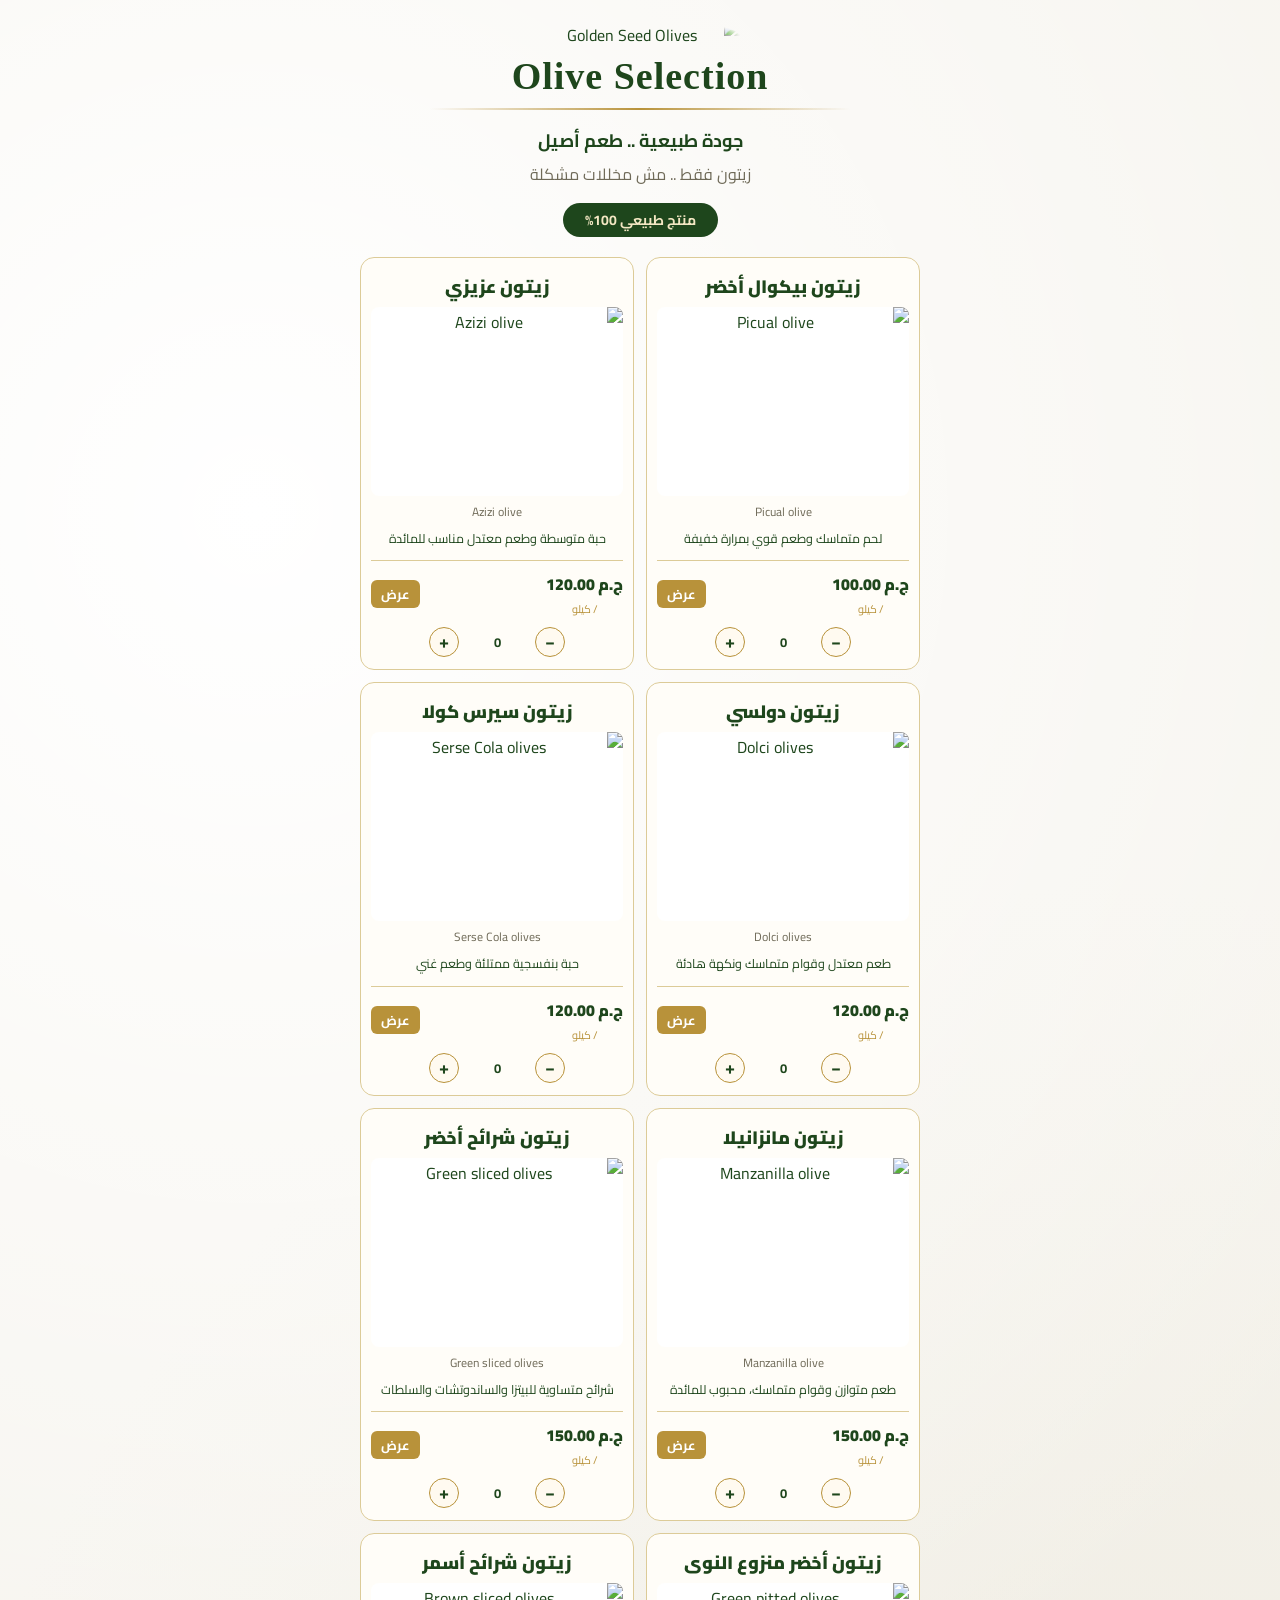
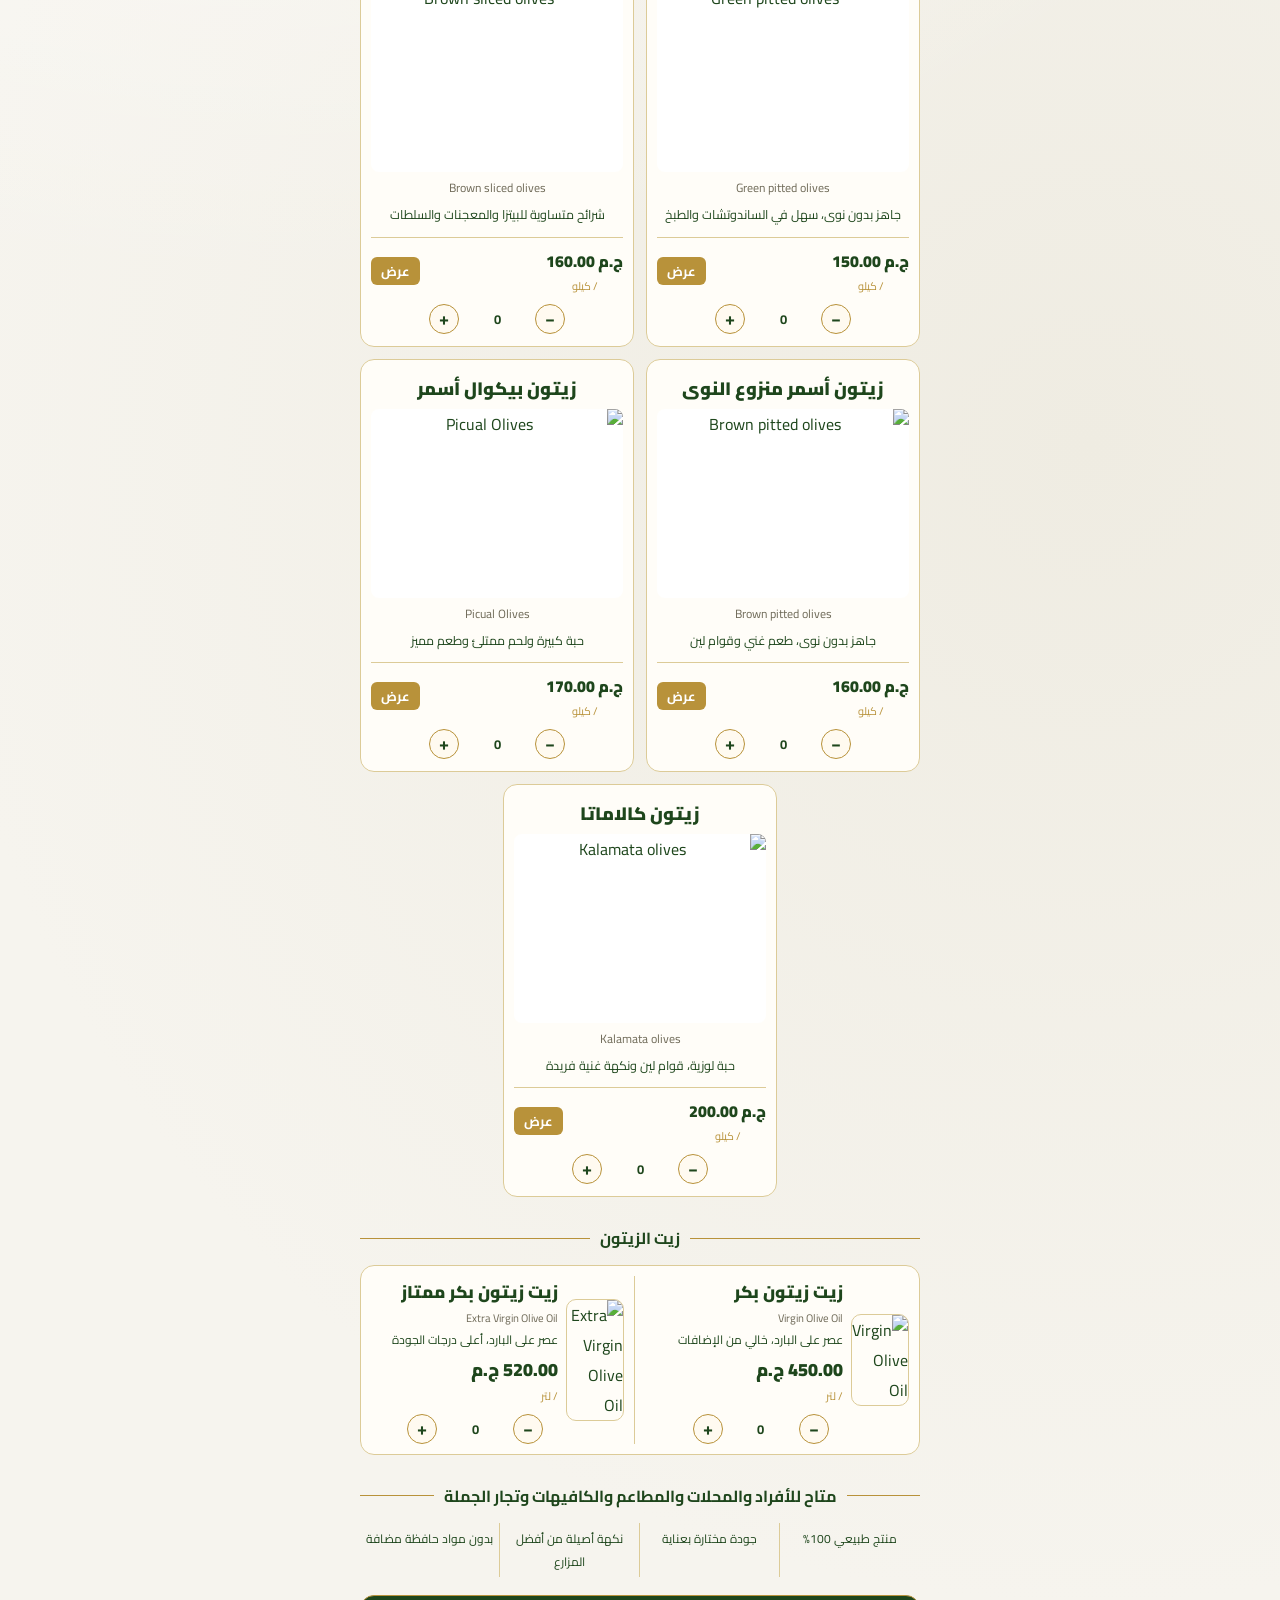
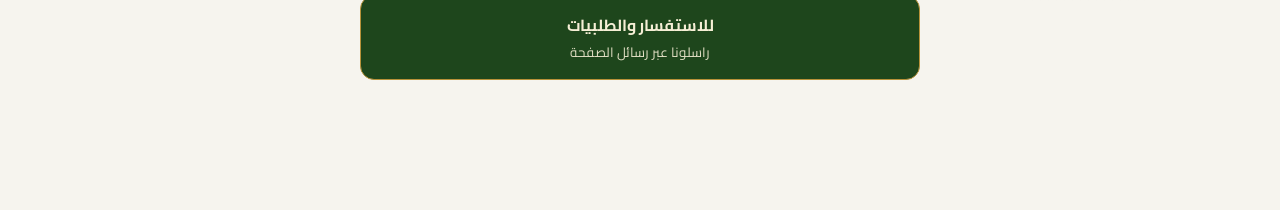
==== index.html @ 50d0b587 "Add files via upload" ====
<!DOCTYPE html><html lang="ar" dir="rtl"><head><meta charset="utf-8"><meta name="viewport" content="width=device-width, initial-scale=1, viewport-fit=cover"><meta name="color-scheme" content="light"><title>Olive Selection - Golden Seed</title>
<meta name="description" content="منيو Golden Seed: زيتون وزيت زيتون طبيعي، اطلب بالكمية التي تناسبك عبر واتساب">
<link rel="icon" href="data:image/svg+xml,%3Csvg xmlns=%27http://www.w3.org/2000/svg%27 viewBox=%270 0 100 100%27%3E%3Ctext y=%27.9em%27 font-size=%2790%27%3E🫒%3C/text%3E%3C/svg%3E">
<link href="https://fonts.googleapis.com/css2?family=Cairo:wght@400;700;900&display=swap" rel="stylesheet"><link rel="stylesheet" href="style.css"></head><body>
<img class="deco tl" src="images/ui-1.jpg" alt=""><img class="deco tr" src="images/ui-2.jpg" alt=""><img class="deco bl" src="images/ui-3.jpg" alt=""><img class="deco br" src="images/ui-3.jpg" alt="">
<div class="wrap">
<img class="logo" src="images/ui-4.jpg" alt="Golden Seed Olives">
<h1>Olive Selection</h1><div class="rule"></div>
<p class="lead">جودة طبيعية .. طعم أصيل</p><p class="lead2">زيتون فقط .. مش مخللات مشكلة</p>
<span class="badge">منتج طبيعي 100%</span>
<div id="app"></div>
<p class="avail">متاح للأفراد والمحلات والمطاعم والكافيهات وتجار الجملة</p>
<div class="feats"><div>منتج طبيعي 100%</div><div>جودة مختارة بعناية</div><div>نكهة أصيلة من أفضل المزارع</div><div>بدون مواد حافظة مضافة</div></div>
<div class="cta">للاستفسار والطلبيات<small>راسلونا عبر رسائل الصفحة</small></div>
</div>
<script src="data.js"></script>
<script src="app.js"></script>
</body></html>
---- style.css ----
:root{color-scheme:light;--bg:#f6f4ee;--ink:#1e461c;--gold:#b8923a;--line:#dccb98;--card:#fffdf8;--muted:#6f6a58;box-sizing:border-box;padding-top:env(safe-area-inset-top,0px);padding-bottom:env(safe-area-inset-bottom,0px)}
*{box-sizing:border-box}
body{margin:0;position:relative;overflow-x:hidden;background:radial-gradient(circle at 20% 15%,#fff 0,transparent 45%),radial-gradient(circle at 85% 60%,#efece2 0,transparent 50%),var(--bg);color:var(--ink);font-family:'Cairo',Tahoma,sans-serif;text-align:center;padding:20px 16px 130px}
.deco{position:absolute;pointer-events:none;mix-blend-mode:multiply;z-index:0;height:auto}
.tl{top:0;left:0;width:28vw;max-width:190px}.tr{top:0;right:0;width:28vw;max-width:200px}
.bl{bottom:0;left:0;width:20vw;max-width:150px}.br{bottom:0;right:0;width:20vw;max-width:110px;transform:scaleX(-1)}
.tl{-webkit-mask-image:radial-gradient(ellipse at 0 0,#000 36%,transparent 69%);mask-image:radial-gradient(ellipse at 0 0,#000 36%,transparent 69%)}
.tr{-webkit-mask-image:radial-gradient(ellipse at 100% 0,#000 36%,transparent 69%);mask-image:radial-gradient(ellipse at 100% 0,#000 36%,transparent 69%)}
.bl,.br{-webkit-mask-image:radial-gradient(ellipse at 0 100%,#000 36%,transparent 69%);mask-image:radial-gradient(ellipse at 0 100%,#000 36%,transparent 69%)}
.wrap{position:relative;z-index:1;max-width:560px;margin:auto}
.logo{width:200px;max-width:60%;mix-blend-mode:multiply;display:block;margin:0 auto;-webkit-mask-image:radial-gradient(ellipse closest-side,#000 80%,transparent 100%);mask-image:radial-gradient(ellipse closest-side,#000 80%,transparent 100%)}
h1{font-family:Georgia,serif;font-size:38px;font-weight:700;letter-spacing:1px;direction:ltr;margin:4px 0 0}
.rule{height:2px;background:linear-gradient(90deg,transparent,var(--gold),transparent);margin:10px auto 14px;width:75%}
.lead{font-weight:700;font-size:18px;margin:0}.lead2{color:var(--muted);margin:2px 0 14px}
.badge{display:inline-block;background:var(--ink);color:#f3e7c3;padding:4px 22px;border-radius:20px;font-weight:700;font-size:14px;margin-bottom:20px}
.grid{display:grid;grid-template-columns:1fr 1fr;gap:12px}
.card{display:flex;flex-direction:column;background:var(--card);border:1px solid var(--line);border-radius:14px;padding:10px 10px 12px}
.card:last-child:nth-child(odd){grid-column:1/-1;width:calc(50% - 6px);justify-self:center}
h2{font-size:18px;margin:2px 0 4px;font-weight:900;color:var(--ink)}
.card img{width:100%;aspect-ratio:4/3;object-fit:contain;display:block;background:#fff;border-radius:8px}
.en{font-size:12px;color:var(--muted);direction:ltr;margin-top:4px}
.desc{font-size:12.5px;line-height:1.55;margin:6px 0 4px;color:var(--ink)}
.price{margin-top:auto;display:flex;justify-content:space-between;align-items:center;margin-top:8px;direction:ltr;border-top:1px solid var(--line);padding-top:8px}
.price b{color:var(--ink);font-size:16px;font-weight:900}
.price b::after{content:"/ كيلو";display:block;font-size:11px;font-weight:400;color:var(--gold);direction:rtl;text-align:center}
.tag{background:var(--gold);color:#fff;border-radius:6px;padding:2px 10px;font-size:13px;font-weight:700}
.avail{margin:26px 0 12px;font-weight:700;display:flex;align-items:center;gap:10px}
.avail::before,.avail::after{content:"";flex:1;height:1px;background:var(--gold)}
.feats{display:grid;grid-template-columns:repeat(4,1fr);font-size:12px;margin-bottom:18px}
.feats div{padding:4px 6px;border-inline-start:1px solid var(--line)}.feats div:first-child{border:0}
.oil-box{display:grid;grid-template-columns:1fr 1fr;gap:10px;background:var(--card);border:1px solid var(--line);border-radius:14px;padding:10px}
.oil{display:flex;align-items:center;gap:8px;text-align:right}.oil+.oil{border-inline-start:1px solid var(--line);padding-inline-start:10px}
.oil .bt{width:58px;height:auto;flex:none;border-radius:10px;border:1px solid var(--line)}.oil b small{display:block;font-size:11px;font-weight:400;color:var(--gold)}.nb{display:inline-block;border:1px solid var(--gold);color:var(--gold);border-radius:20px;padding:0 12px;font-size:13px;font-weight:700;margin:4px 0 2px;background:#fffaf0}.oil h3{margin:0;font-size:17px;font-weight:900}.oil .en{margin:0;font-size:11px;text-align:right}
.oil p{margin:3px 0 0;font-size:12px;line-height:1.45}.oil b{display:block;margin-top:4px;font-size:18px;font-weight:900}
.cta{background:var(--ink);color:#f6efd6;border-radius:14px;padding:14px;font-weight:700;border:1px solid var(--gold)}.cta small{display:block;font-weight:400;opacity:.9}

.price b::after{content:none}.price b small{display:block;font-size:11px;font-weight:400;color:var(--gold);direction:rtl;text-align:center}
.noimg{aspect-ratio:4/3;display:flex;align-items:center;justify-content:center;background:#f3efe3;color:var(--muted);border-radius:8px;font-size:13px}
.bar{display:flex;flex-wrap:wrap;gap:8px;justify-content:center;margin:0 0 14px}
button{font-family:inherit;cursor:pointer;border:1px solid var(--gold);background:#fffaf0;color:var(--ink);border-radius:8px;padding:6px 12px;font-size:13px;font-weight:700}
button.pri{background:var(--ink);color:#f6efd6}button:disabled{opacity:.45;cursor:default}
.ctl{display:flex;gap:6px;justify-content:center;margin-top:8px}.ctl button{padding:3px 10px;font-size:12px}.ctl .dl{background:#fbe9e7;border-color:#c0392b;color:#a93226}
.msg{color:#a93226;font-weight:700}
.modal{position:fixed;inset:0;background:rgba(0,0,0,.45);display:flex;align-items:center;justify-content:center;z-index:50;padding:16px}
.form{background:#fff;border-radius:14px;padding:16px;max-width:420px;width:100%;max-height:90vh;overflow:auto;text-align:right}
.form label{display:block;font-size:13px;font-weight:700;margin:8px 0 3px}.form input[type=text],.form input[type=number]{width:100%;padding:8px;border:1px solid var(--line);border-radius:8px;font-family:inherit;font-size:14px}
.form .row{display:flex;gap:8px}.form .row>div{flex:1}.form img{max-width:120px;display:block;margin:6px 0;border-radius:8px}.form .acts{display:flex;gap:8px;margin-top:14px;justify-content:flex-start}
.qty{display:flex;align-items:center;justify-content:center;gap:8px;margin-top:8px}.qty button{width:30px;height:30px;padding:0;font-size:18px;border-radius:50%;line-height:1}.qty span{min-width:78px;text-align:center;font-size:13px;font-weight:700}
.ob{position:fixed;left:0;right:0;bottom:0;z-index:40;background:var(--ink);color:#f6efd6;padding:10px 16px calc(10px + env(safe-area-inset-bottom,0px));display:flex;align-items:center;justify-content:space-between;gap:10px}
.ob a{background:#25d366;color:#fff;text-decoration:none;font-weight:700;padding:9px 14px;border-radius:10px;font-size:14px}
.grid{grid-template-columns:minmax(0,1fr) minmax(0,1fr)}.qty{gap:6px}.qty span{min-width:64px}
@media(max-width:520px){.oil-box{grid-template-columns:1fr}.oil+.oil{border-inline-start:0;border-top:1px solid var(--line);padding:10px 0 0}}
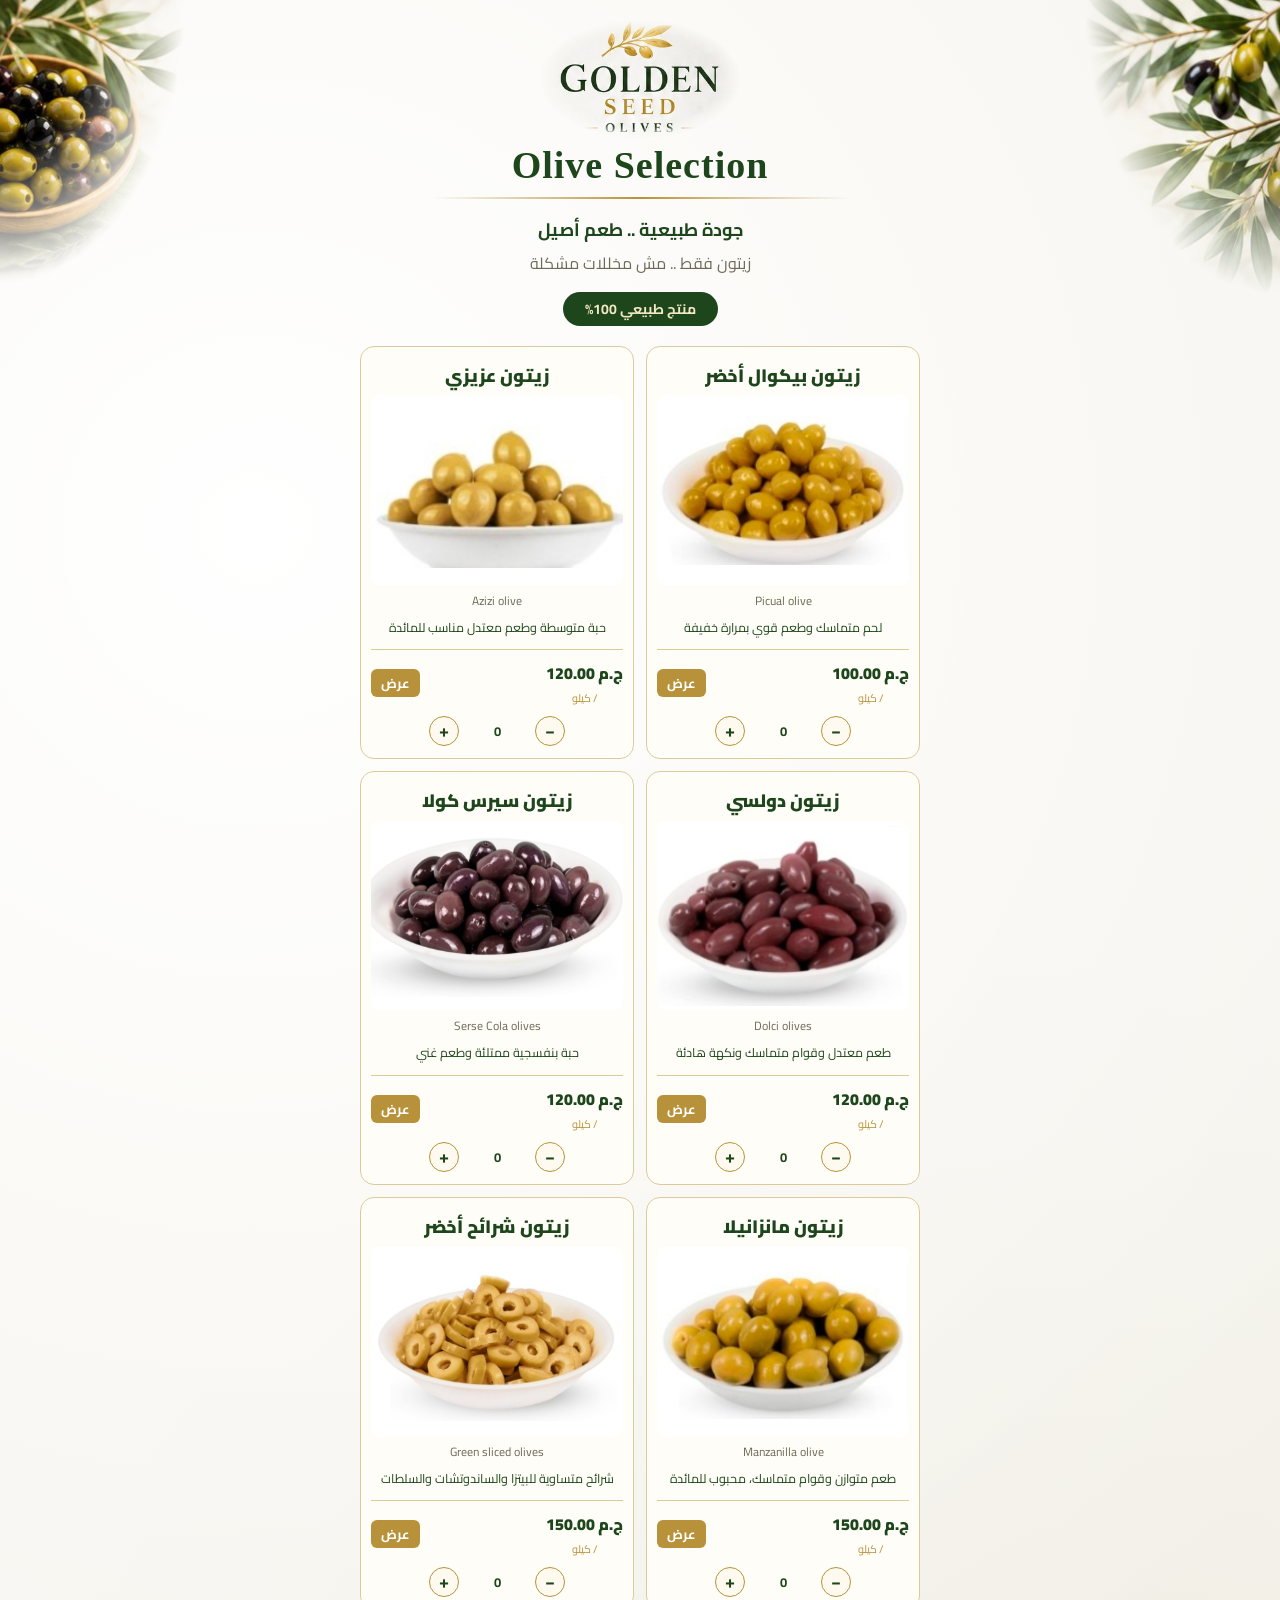
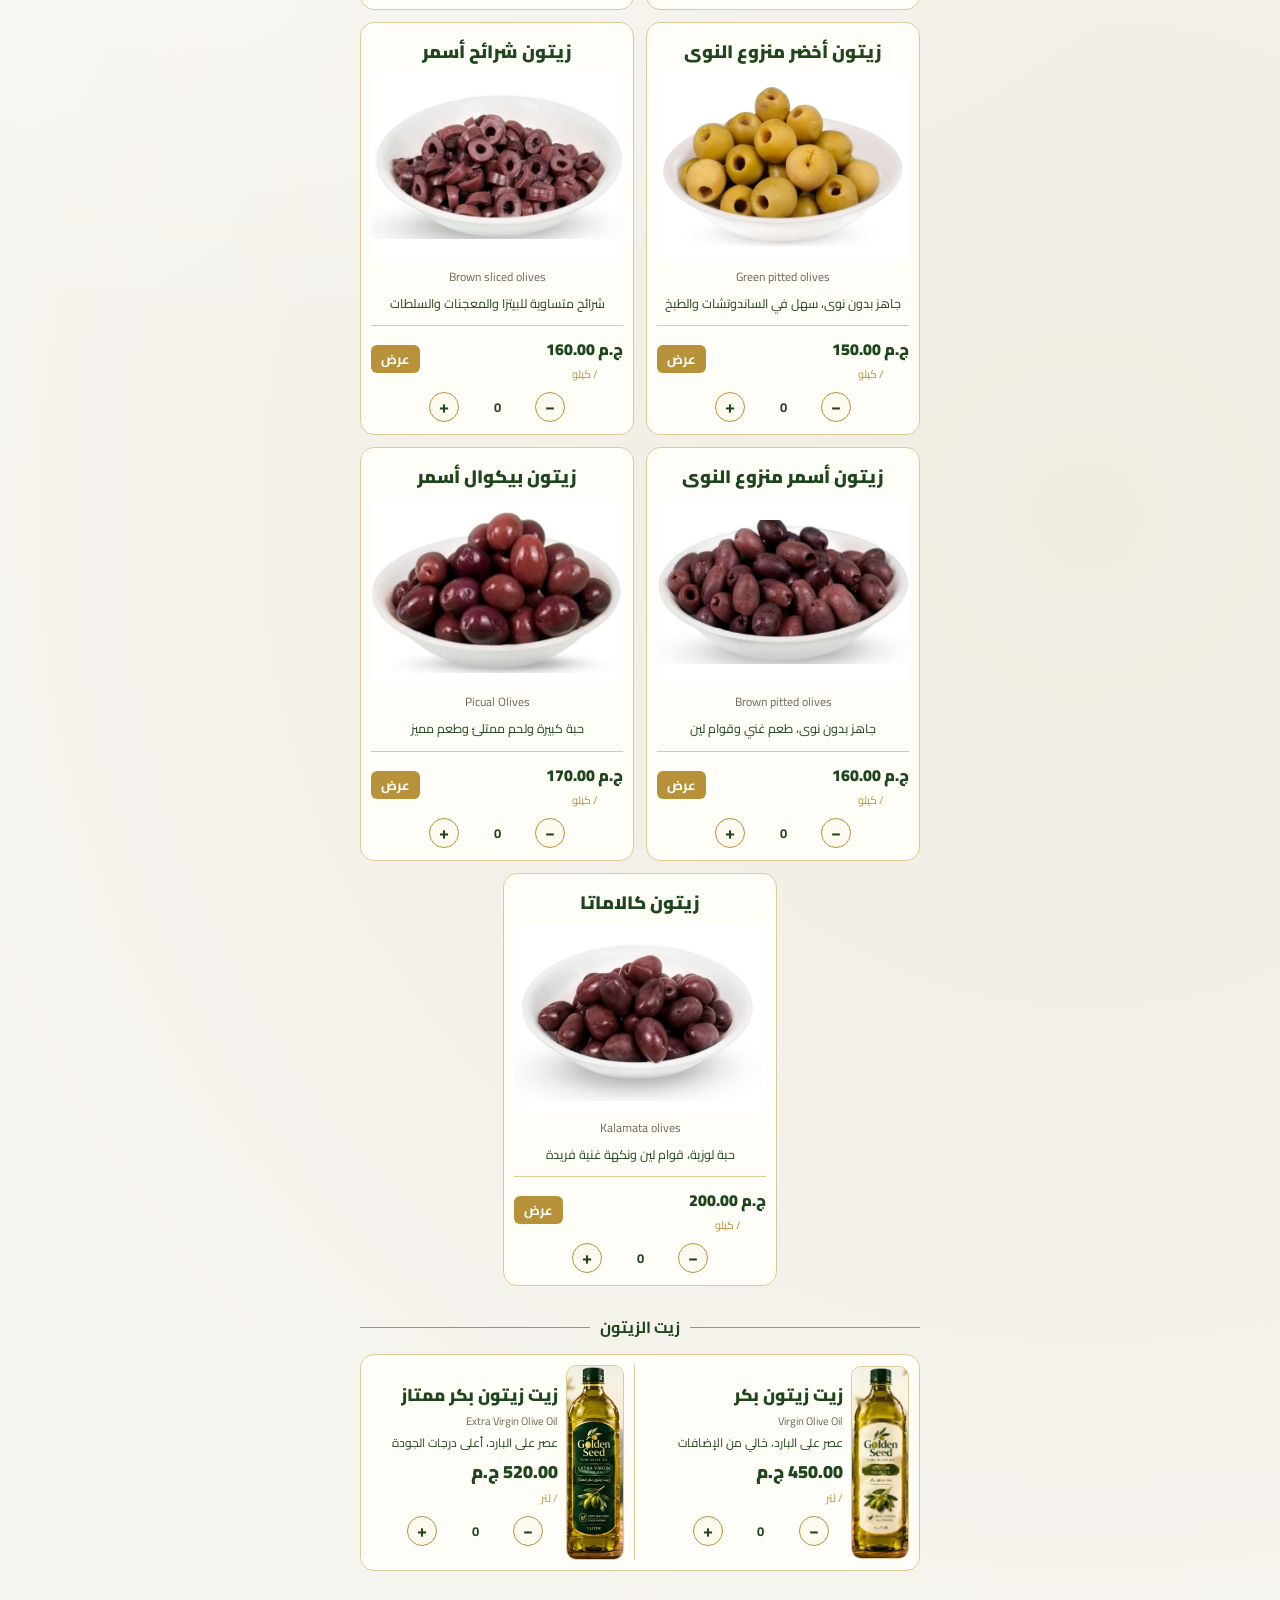
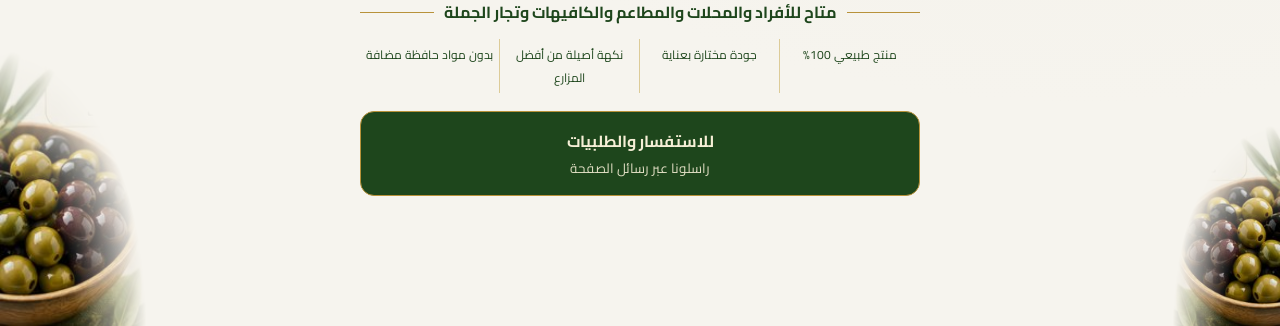
==== commit c281c4c0: "Add files via upload" ====
--- a/index.html
+++ b/index.html
@@ -1,10 +1,65 @@
 <!DOCTYPE html><html lang="ar" dir="rtl"><head><meta charset="utf-8"><meta name="viewport" content="width=device-width, initial-scale=1, viewport-fit=cover"><meta name="color-scheme" content="light"><title>Olive Selection - Golden Seed</title>
 <meta name="description" content="منيو Golden Seed: زيتون وزيت زيتون طبيعي، اطلب بالكمية التي تناسبك عبر واتساب">
 <link rel="icon" href="data:image/svg+xml,%3Csvg xmlns=%27http://www.w3.org/2000/svg%27 viewBox=%270 0 100 100%27%3E%3Ctext y=%27.9em%27 font-size=%2790%27%3E🫒%3C/text%3E%3C/svg%3E">
-<link href="https://fonts.googleapis.com/css2?family=Cairo:wght@400;700;900&display=swap" rel="stylesheet"><link rel="stylesheet" href="style.css"></head><body>
-<img class="deco tl" src="images/ui-1.jpg" alt=""><img class="deco tr" src="images/ui-2.jpg" alt=""><img class="deco bl" src="images/ui-3.jpg" alt=""><img class="deco br" src="images/ui-3.jpg" alt="">
+<link href="https://fonts.googleapis.com/css2?family=Cairo:wght@400;700;900&display=swap" rel="stylesheet"><style>
+:root{color-scheme:light;--bg:#f6f4ee;--ink:#1e461c;--gold:#b8923a;--line:#dccb98;--card:#fffdf8;--muted:#6f6a58;box-sizing:border-box;padding-top:env(safe-area-inset-top,0px);padding-bottom:env(safe-area-inset-bottom,0px)}
+*{box-sizing:border-box}
+body{margin:0;position:relative;overflow-x:hidden;background:radial-gradient(circle at 20% 15%,#fff 0,transparent 45%),radial-gradient(circle at 85% 60%,#efece2 0,transparent 50%),var(--bg);color:var(--ink);font-family:'Cairo',Tahoma,sans-serif;text-align:center;padding:20px 16px 130px}
+.deco{position:absolute;pointer-events:none;mix-blend-mode:multiply;z-index:0;height:auto}
+.tl{top:0;left:0;width:28vw;max-width:190px}.tr{top:0;right:0;width:28vw;max-width:200px}
+.bl{bottom:0;left:0;width:20vw;max-width:150px}.br{bottom:0;right:0;width:20vw;max-width:110px;transform:scaleX(-1)}
+.tl{-webkit-mask-image:radial-gradient(ellipse at 0 0,#000 36%,transparent 69%);mask-image:radial-gradient(ellipse at 0 0,#000 36%,transparent 69%)}
+.tr{-webkit-mask-image:radial-gradient(ellipse at 100% 0,#000 36%,transparent 69%);mask-image:radial-gradient(ellipse at 100% 0,#000 36%,transparent 69%)}
+.bl,.br{-webkit-mask-image:radial-gradient(ellipse at 0 100%,#000 36%,transparent 69%);mask-image:radial-gradient(ellipse at 0 100%,#000 36%,transparent 69%)}
+.wrap{position:relative;z-index:1;max-width:560px;margin:auto}
+.logo{width:200px;max-width:60%;mix-blend-mode:multiply;display:block;margin:0 auto;-webkit-mask-image:radial-gradient(ellipse closest-side,#000 80%,transparent 100%);mask-image:radial-gradient(ellipse closest-side,#000 80%,transparent 100%)}
+h1{font-family:Georgia,serif;font-size:38px;font-weight:700;letter-spacing:1px;direction:ltr;margin:4px 0 0}
+.rule{height:2px;background:linear-gradient(90deg,transparent,var(--gold),transparent);margin:10px auto 14px;width:75%}
+.lead{font-weight:700;font-size:18px;margin:0}.lead2{color:var(--muted);margin:2px 0 14px}
+.badge{display:inline-block;background:var(--ink);color:#f3e7c3;padding:4px 22px;border-radius:20px;font-weight:700;font-size:14px;margin-bottom:20px}
+.grid{display:grid;grid-template-columns:1fr 1fr;gap:12px}
+.card{display:flex;flex-direction:column;background:var(--card);border:1px solid var(--line);border-radius:14px;padding:10px 10px 12px}
+.card:last-child:nth-child(odd){grid-column:1/-1;width:calc(50% - 6px);justify-self:center}
+h2{font-size:18px;margin:2px 0 4px;font-weight:900;color:var(--ink)}
+.card img{width:100%;aspect-ratio:4/3;object-fit:contain;display:block;background:#fff;border-radius:8px}
+.en{font-size:12px;color:var(--muted);direction:ltr;margin-top:4px}
+.desc{font-size:12.5px;line-height:1.55;margin:6px 0 4px;color:var(--ink)}
+.price{margin-top:auto;display:flex;justify-content:space-between;align-items:center;margin-top:8px;direction:ltr;border-top:1px solid var(--line);padding-top:8px}
+.price b{color:var(--ink);font-size:16px;font-weight:900}
+.price b::after{content:"/ كيلو";display:block;font-size:11px;font-weight:400;color:var(--gold);direction:rtl;text-align:center}
+.tag{background:var(--gold);color:#fff;border-radius:6px;padding:2px 10px;font-size:13px;font-weight:700}
+.avail{margin:26px 0 12px;font-weight:700;display:flex;align-items:center;gap:10px}
+.avail::before,.avail::after{content:"";flex:1;height:1px;background:var(--gold)}
+.feats{display:grid;grid-template-columns:repeat(4,1fr);font-size:12px;margin-bottom:18px}
+.feats div{padding:4px 6px;border-inline-start:1px solid var(--line)}.feats div:first-child{border:0}
+.oil-box{display:grid;grid-template-columns:1fr 1fr;gap:10px;background:var(--card);border:1px solid var(--line);border-radius:14px;padding:10px}
+.oil{display:flex;align-items:center;gap:8px;text-align:right}.oil+.oil{border-inline-start:1px solid var(--line);padding-inline-start:10px}
+.oil .bt{width:58px;height:auto;flex:none;border-radius:10px;border:1px solid var(--line)}.oil b small{display:block;font-size:11px;font-weight:400;color:var(--gold)}.nb{display:inline-block;border:1px solid var(--gold);color:var(--gold);border-radius:20px;padding:0 12px;font-size:13px;font-weight:700;margin:4px 0 2px;background:#fffaf0}.oil h3{margin:0;font-size:17px;font-weight:900}.oil .en{margin:0;font-size:11px;text-align:right}
+.oil p{margin:3px 0 0;font-size:12px;line-height:1.45}.oil b{display:block;margin-top:4px;font-size:18px;font-weight:900}
+.cta{background:var(--ink);color:#f6efd6;border-radius:14px;padding:14px;font-weight:700;border:1px solid var(--gold)}.cta small{display:block;font-weight:400;opacity:.9}
+
+.price b::after{content:none}.price b small{display:block;font-size:11px;font-weight:400;color:var(--gold);direction:rtl;text-align:center}
+.noimg{aspect-ratio:4/3;display:flex;align-items:center;justify-content:center;background:#f3efe3;color:var(--muted);border-radius:8px;font-size:13px}
+.bar{display:flex;flex-wrap:wrap;gap:8px;justify-content:center;margin:0 0 14px}
+button{font-family:inherit;cursor:pointer;border:1px solid var(--gold);background:#fffaf0;color:var(--ink);border-radius:8px;padding:6px 12px;font-size:13px;font-weight:700}
+button.pri{background:var(--ink);color:#f6efd6}button:disabled{opacity:.45;cursor:default}
+.ctl{display:flex;gap:6px;justify-content:center;margin-top:8px}.ctl button{padding:3px 10px;font-size:12px}.ctl .dl{background:#fbe9e7;border-color:#c0392b;color:#a93226}
+.msg{color:#a93226;font-weight:700}
+.modal{position:fixed;inset:0;background:rgba(0,0,0,.45);display:flex;align-items:center;justify-content:center;z-index:50;padding:16px}
+.form{background:#fff;border-radius:14px;padding:16px;max-width:420px;width:100%;max-height:90vh;overflow:auto;text-align:right}
+.form label{display:block;font-size:13px;font-weight:700;margin:8px 0 3px}.form input[type=text],.form input[type=number]{width:100%;padding:8px;border:1px solid var(--line);border-radius:8px;font-family:inherit;font-size:14px}
+.form .row{display:flex;gap:8px}.form .row>div{flex:1}.form img{max-width:120px;display:block;margin:6px 0;border-radius:8px}.form .acts{display:flex;gap:8px;margin-top:14px;justify-content:flex-start}
+.qty{display:flex;align-items:center;justify-content:center;gap:8px;margin-top:8px}.qty button{width:30px;height:30px;padding:0;font-size:18px;border-radius:50%;line-height:1}.qty span{min-width:78px;text-align:center;font-size:13px;font-weight:700}
+.ob{position:fixed;left:0;right:0;bottom:0;z-index:40;background:var(--ink);color:#f6efd6;padding:10px 16px calc(10px + env(safe-area-inset-bottom,0px));display:flex;align-items:center;justify-content:space-between;gap:10px}
+.ob a{background:#25d366;color:#fff;text-decoration:none;font-weight:700;padding:9px 14px;border-radius:10px;font-size:14px}
+.grid{grid-template-columns:minmax(0,1fr) minmax(0,1fr)}.qty{gap:6px}.qty span{min-width:64px}
+@media(max-width:520px){.oil-box{grid-template-columns:1fr}.oil+.oil{border-inline-start:0;border-top:1px solid var(--line);padding:10px 0 0}}
+
+.ob .go{background:#25d366;color:#fff;border:0;font-weight:700;padding:9px 14px;border-radius:10px;font-size:14px}.form .go{background:#25d366;color:#fff;border:0}.form textarea,.form input[type=tel]{width:100%;padding:8px;border:1px solid var(--line);border-radius:8px;font-family:inherit;font-size:14px}.form .sum{font-size:13px;background:#faf7ee;border-radius:8px;padding:8px;margin:8px 0;line-height:1.7}
+</style></head><body>
+<img class="deco tl" src="[data-uri]" alt=""><img class="deco tr" src="[data-uri]" alt=""><img class="deco bl" src="[data-uri]" alt=""><img class="deco br" src="[data-uri]" alt="">
 <div class="wrap">
-<img class="logo" src="images/ui-4.jpg" alt="Golden Seed Olives">
+<img class="logo" src="[data-uri]" alt="Golden Seed Olives">
 <h1>Olive Selection</h1><div class="rule"></div>
 <p class="lead">جودة طبيعية .. طعم أصيل</p><p class="lead2">زيتون فقط .. مش مخللات مشكلة</p>
 <span class="badge">منتج طبيعي 100%</span>
@@ -13,6 +68,187 @@
 <div class="feats"><div>منتج طبيعي 100%</div><div>جودة مختارة بعناية</div><div>نكهة أصيلة من أفضل المزارع</div><div>بدون مواد حافظة مضافة</div></div>
 <div class="cta">للاستفسار والطلبيات<small>راسلونا عبر رسائل الصفحة</small></div>
 </div>
-<script src="data.js"></script>
-<script src="app.js"></script>
+<script>// بيانات المنتجات: عدّل الأسعار والأسماء من هنا فقط
+const SITE = {
+ "phone": "201009889629",
+ "items": [
+  {
+   "id": 1,
+   "sec": "olive",
+   "ar": "زيتون بيكوال أخضر",
+   "en": "Picual olive",
+   "desc": "لحم متماسك وطعم قوي بمرارة خفيفة",
+   "price": 100.0,
+   "unit": "كيلو",
+   "tag": true,
+   "img": "[data-uri]"
+  },
+  {
+   "id": 2,
+   "sec": "olive",
+   "ar": "زيتون عزيزي",
+   "en": "Azizi olive",
+   "desc": "حبة متوسطة وطعم معتدل مناسب للمائدة",
+   "price": 120.0,
+   "unit": "كيلو",
+   "tag": true,
+   "img": "[data-uri]"
+  },
+  {
+   "id": 3,
+   "sec": "olive",
+   "ar": "زيتون دولسي",
+   "en": "Dolci olives",
+   "desc": "طعم معتدل وقوام متماسك ونكهة هادئة",
+   "price": 120.0,
+   "unit": "كيلو",
+   "tag": true,
+   "img": "[data-uri]"
+  },
+  {
+   "id": 4,
+   "sec": "olive",
+   "ar": "زيتون سيرس كولا",
+   "en": "Serse Cola olives",
+   "desc": "حبة بنفسجية ممتلئة وطعم غني",
+   "price": 120.0,
+   "unit": "كيلو",
+   "tag": true,
+   "img": "[data-uri]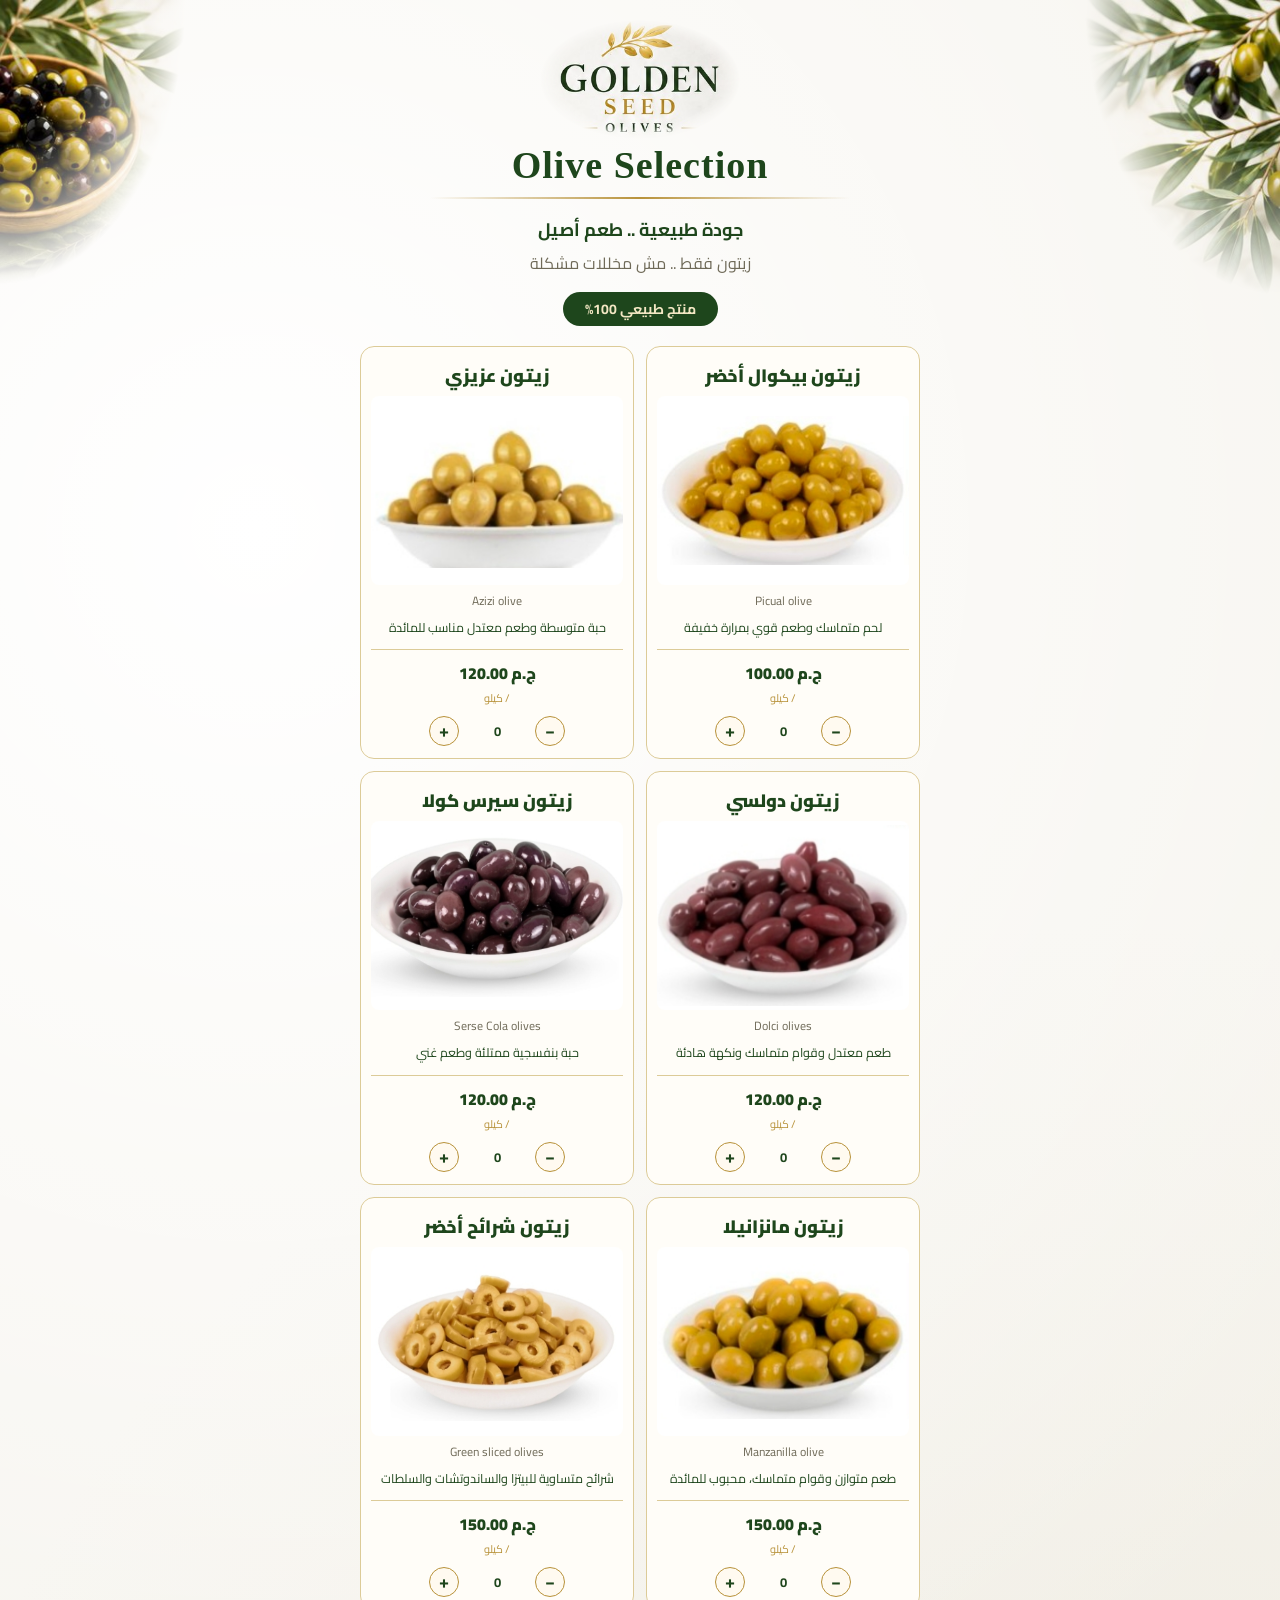
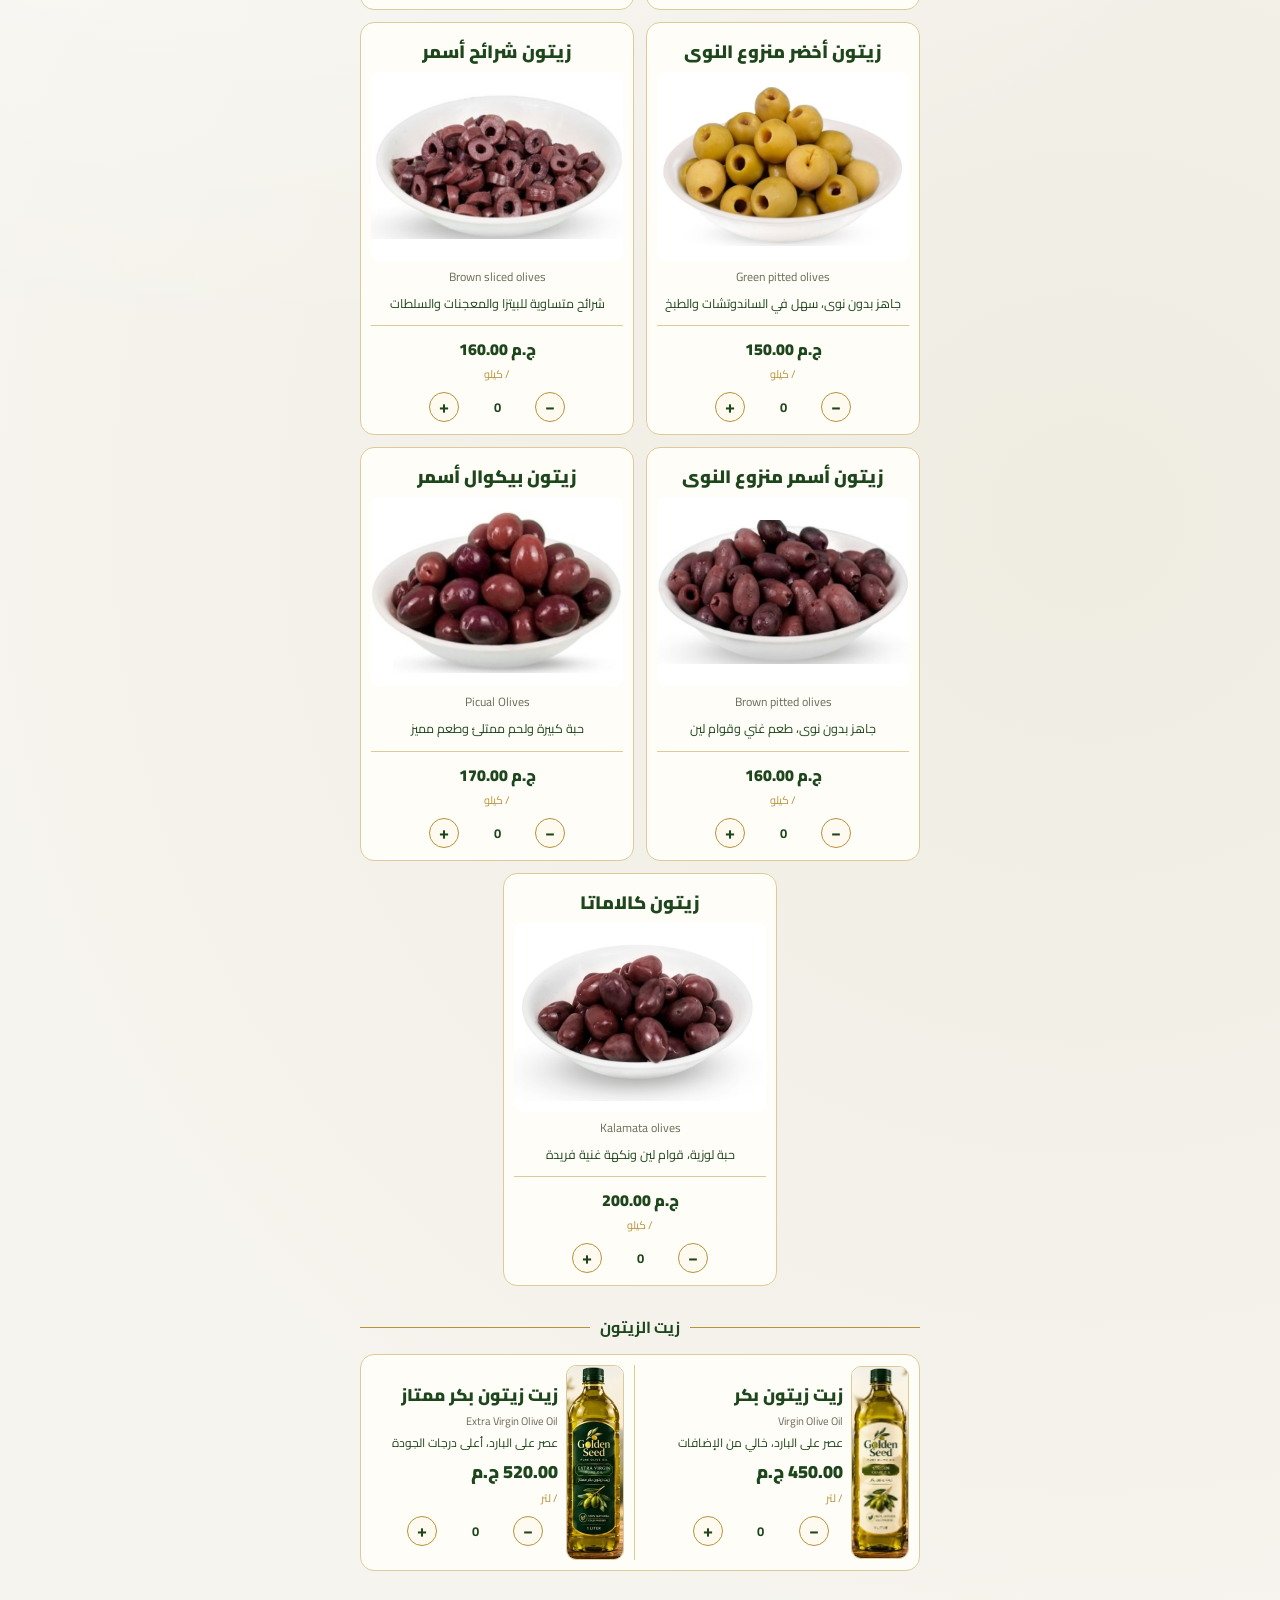
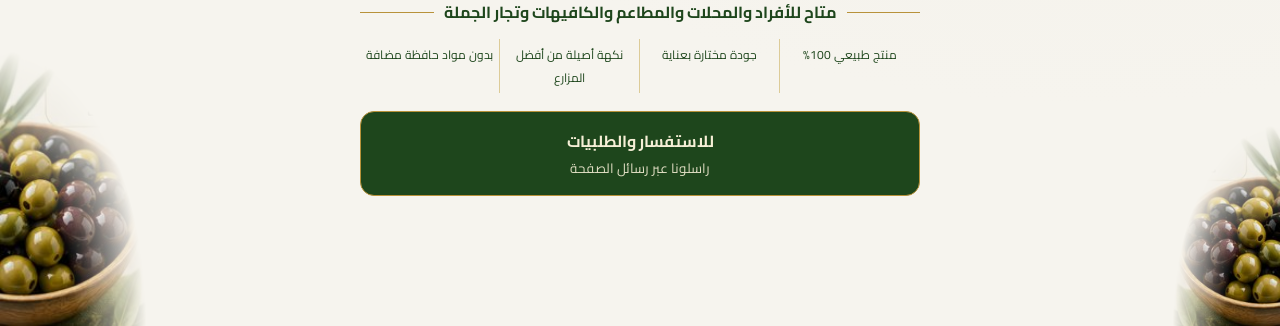
==== commit cf02ee89: "Add files via upload" ====
--- a/index.html
+++ b/index.html
@@ -1,4 +1,4 @@
-<!DOCTYPE html><html lang="ar" dir="rtl"><head><meta charset="utf-8"><meta name="viewport" content="width=device-width, initial-scale=1, viewport-fit=cover"><meta name="color-scheme" content="light"><title>Olive Selection - Golden Seed</title>
+<!DOCTYPE html><html lang="ar" dir="rtl"><head><meta charset="utf-8"><meta name="viewport" content="width=device-width, initial-scale=1, viewport-fit=cover"><meta name="color-scheme" content="light"><title>Golden Seed Menu</title>
 <meta name="description" content="منيو Golden Seed: زيتون وزيت زيتون طبيعي، اطلب بالكمية التي تناسبك عبر واتساب">
 <link rel="icon" href="data:image/svg+xml,%3Csvg xmlns=%27http://www.w3.org/2000/svg%27 viewBox=%270 0 100 100%27%3E%3Ctext y=%27.9em%27 font-size=%2790%27%3E🫒%3C/text%3E%3C/svg%3E">
 <link href="https://fonts.googleapis.com/css2?family=Cairo:wght@400;700;900&display=swap" rel="stylesheet"><style>
@@ -56,7 +56,7 @@
 @media(max-width:520px){.oil-box{grid-template-columns:1fr}.oil+.oil{border-inline-start:0;border-top:1px solid var(--line);padding:10px 0 0}}
 
 .ob .go{background:#25d366;color:#fff;border:0;font-weight:700;padding:9px 14px;border-radius:10px;font-size:14px}.form .go{background:#25d366;color:#fff;border:0}.form textarea,.form input[type=tel]{width:100%;padding:8px;border:1px solid var(--line);border-radius:8px;font-family:inherit;font-size:14px}.form .sum{font-size:13px;background:#faf7ee;border-radius:8px;padding:8px;margin:8px 0;line-height:1.7}
-</style></head><body>
+.price{justify-content:center!important}</style></head><body>
 <img class="deco tl" src="[data-uri]" alt=""><img class="deco tr" src="[data-uri]" alt=""><img class="deco bl" src="[data-uri]" alt=""><img class="deco br" src="[data-uri]" alt="">
 <div class="wrap">
 <img class="logo" src="[data-uri]" alt="Golden Seed Olives">
@@ -70,7 +70,7 @@
 </div>
 <script>// بيانات المنتجات: عدّل الأسعار والأسماء من هنا فقط
 const SITE = {
- "phone": "201009889629",
+ "phone": "201009889628",
  "items": [
   {
    "id": 1,
@@ -225,7 +225,7 @@
 const ql=(it,q)=>it.unit==='كيلو'?(q===.5?'نصف كيلو':q+' كيلو'):q+' '+it.unit;
 const qty=it=>`<div class="qty"><button data-a="minus" data-id="${it.id}">−</button><span>${cart[it.id]?ql(it,cart[it.id]):'0'}</span><button data-a="plus" data-id="${it.id}">+</button></div>`;
 const price=it=>`<b>${fmt(it.price)} ج.م<small>/ ${esc(it.unit)}</small></b>`;
-const card=it=>`<div class="card"><h2>${esc(it.ar)}</h2>${it.img?`<img src="${it.img}" alt="${esc(it.en)}">`:'<div class="noimg">بدون صورة</div>'}<div class="en">${esc(it.en)}</div><p class="desc">${esc(it.desc)}</p><div class="price">${it.tag?'<span class="tag">عرض</span>':'<span></span>'}${price(it)}</div>${qty(it)}</div>`;
+const card=it=>`<div class="card"><h2>${esc(it.ar)}</h2>${it.img?`<img src="${it.img}" alt="${esc(it.en)}">`:'<div class="noimg">بدون صورة</div>'}<div class="en">${esc(it.en)}</div><p class="desc">${esc(it.desc)}</p><div class="price">${price(it)}</div>${qty(it)}</div>`;
 const oil=it=>`<div class="oil">${it.img?`<img class="bt" src="${it.img}" alt="${esc(it.en)}">`:''}<div><h3>${esc(it.ar)}</h3><div class="en">${esc(it.en)}</div><p>${esc(it.desc)}</p>${price(it)}${qty(it)}</div></div>`;
 function render(){
  const o=SITE.items.filter(i=>i.sec==='olive'),l=SITE.items.filter(i=>i.sec==='oil');
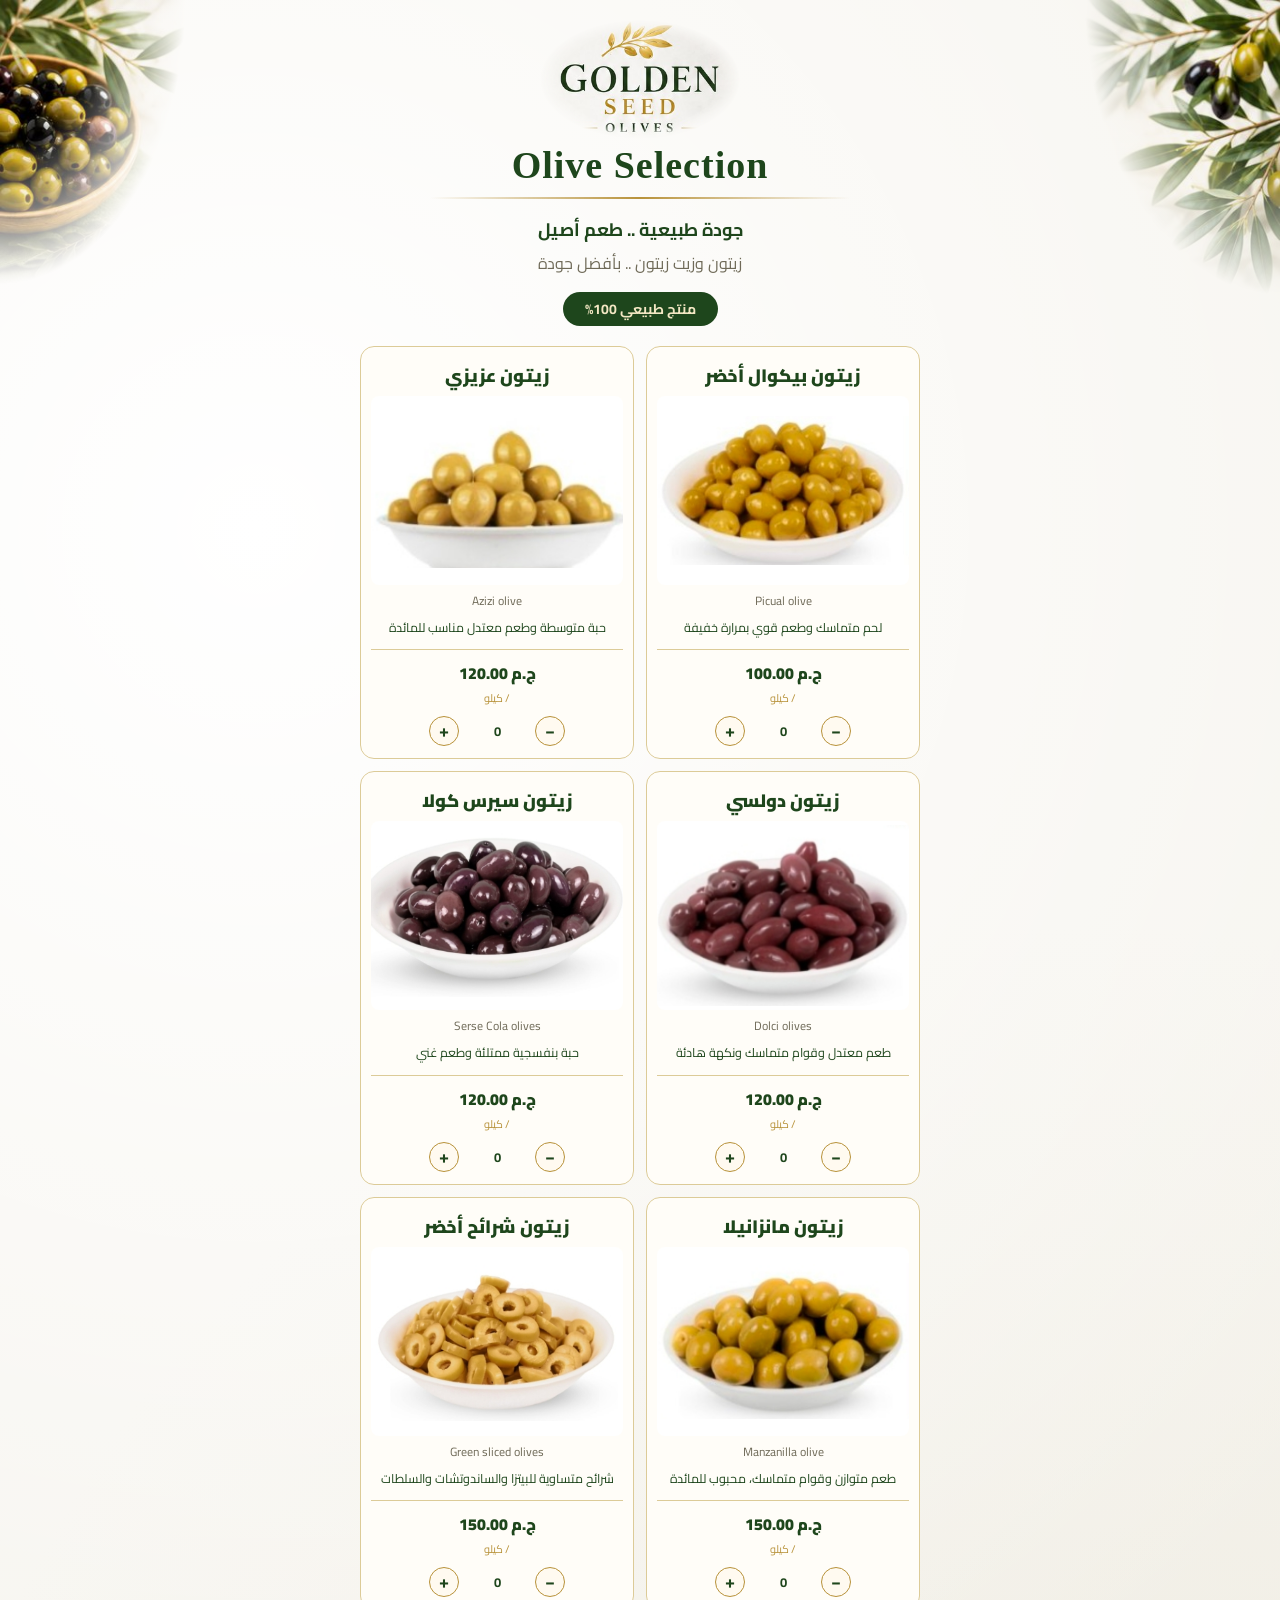
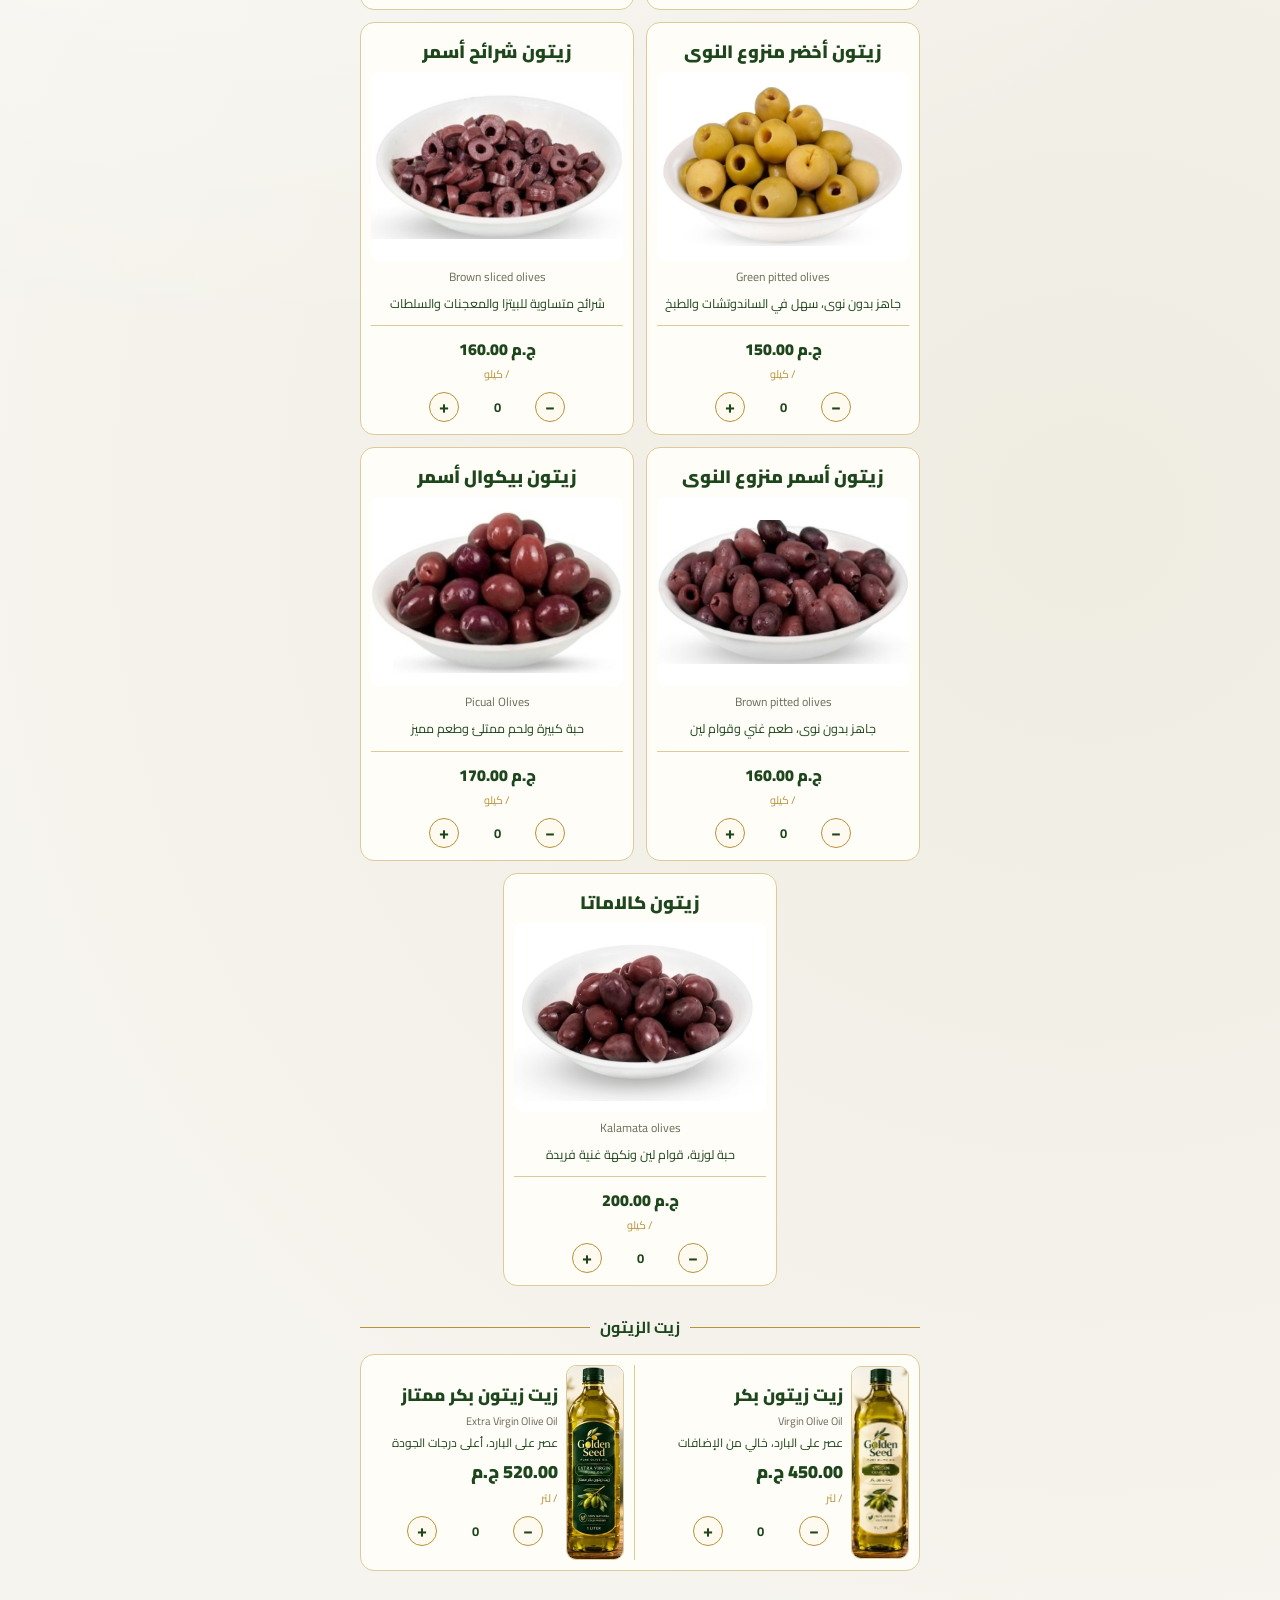
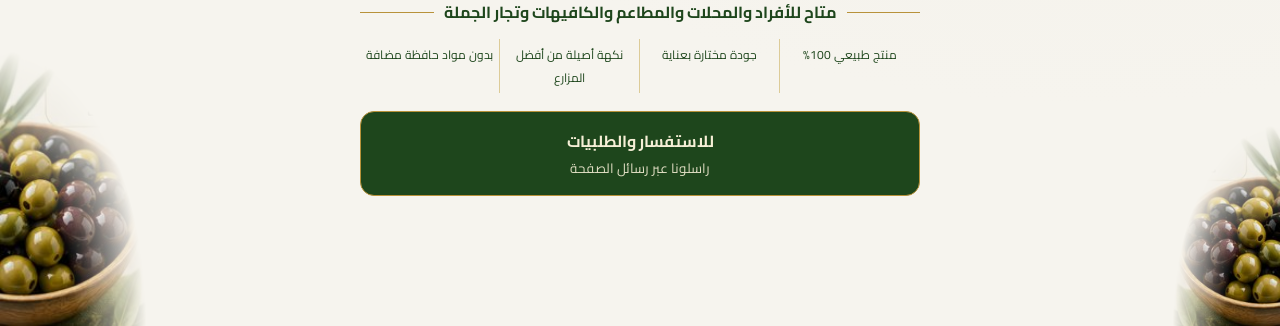
==== commit 2c2d4582: "Add files via upload" ====
--- a/index.html
+++ b/index.html
@@ -61,7 +61,7 @@
 <div class="wrap">
 <img class="logo" src="[data-uri]" alt="Golden Seed Olives">
 <h1>Olive Selection</h1><div class="rule"></div>
-<p class="lead">جودة طبيعية .. طعم أصيل</p><p class="lead2">زيتون فقط .. مش مخللات مشكلة</p>
+<p class="lead">جودة طبيعية .. طعم أصيل</p><p class="lead2">زيتون وزيت زيتون .. بأفضل جودة</p>
 <span class="badge">منتج طبيعي 100%</span>
 <div id="app"></div>
 <p class="avail">متاح للأفراد والمحلات والمطاعم والكافيهات وتجار الجملة</p>
@@ -221,8 +221,8 @@
 <script>const app=document.getElementById('app'),cart={};let co=false,err='',info={name:'',phone:'',addr:''};
 const esc=s=>String(s??'').replace(/[&<>"]/g,c=>({'&':'&amp;','<':'&lt;','>':'&gt;','"':'&quot;'}[c]));
 const fmt=n=>Number(n).toFixed(2);
-const step=it=>it.unit==='كيلو'?.5:1;
-const ql=(it,q)=>it.unit==='كيلو'?(q===.5?'نصف كيلو':q+' كيلو'):q+' '+it.unit;
+const step=it=>.5;
+const ql=(it,q)=>q===.5?'نصف '+it.unit:q+' '+it.unit;
 const qty=it=>`<div class="qty"><button data-a="minus" data-id="${it.id}">−</button><span>${cart[it.id]?ql(it,cart[it.id]):'0'}</span><button data-a="plus" data-id="${it.id}">+</button></div>`;
 const price=it=>`<b>${fmt(it.price)} ج.م<small>/ ${esc(it.unit)}</small></b>`;
 const card=it=>`<div class="card"><h2>${esc(it.ar)}</h2>${it.img?`<img src="${it.img}" alt="${esc(it.en)}">`:'<div class="noimg">بدون صورة</div>'}<div class="en">${esc(it.en)}</div><p class="desc">${esc(it.desc)}</p><div class="price">${price(it)}</div>${qty(it)}</div>`;
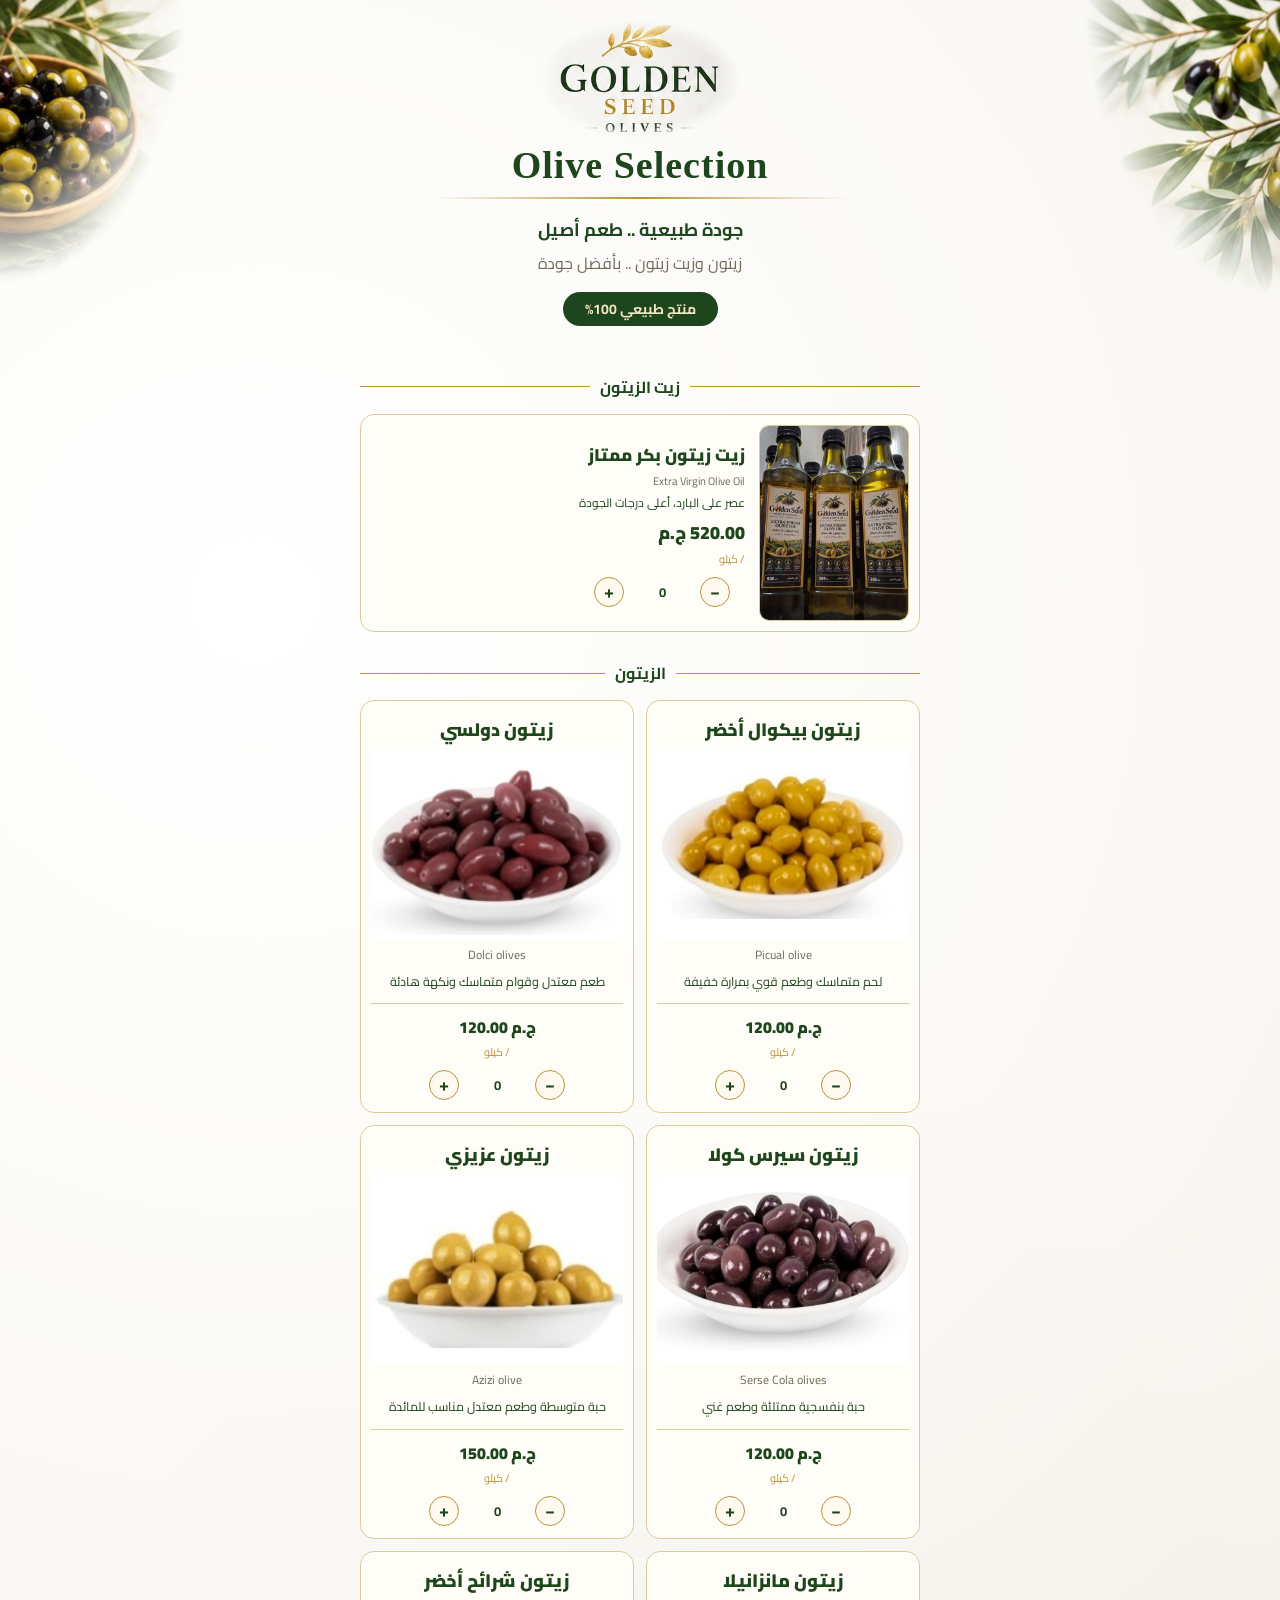
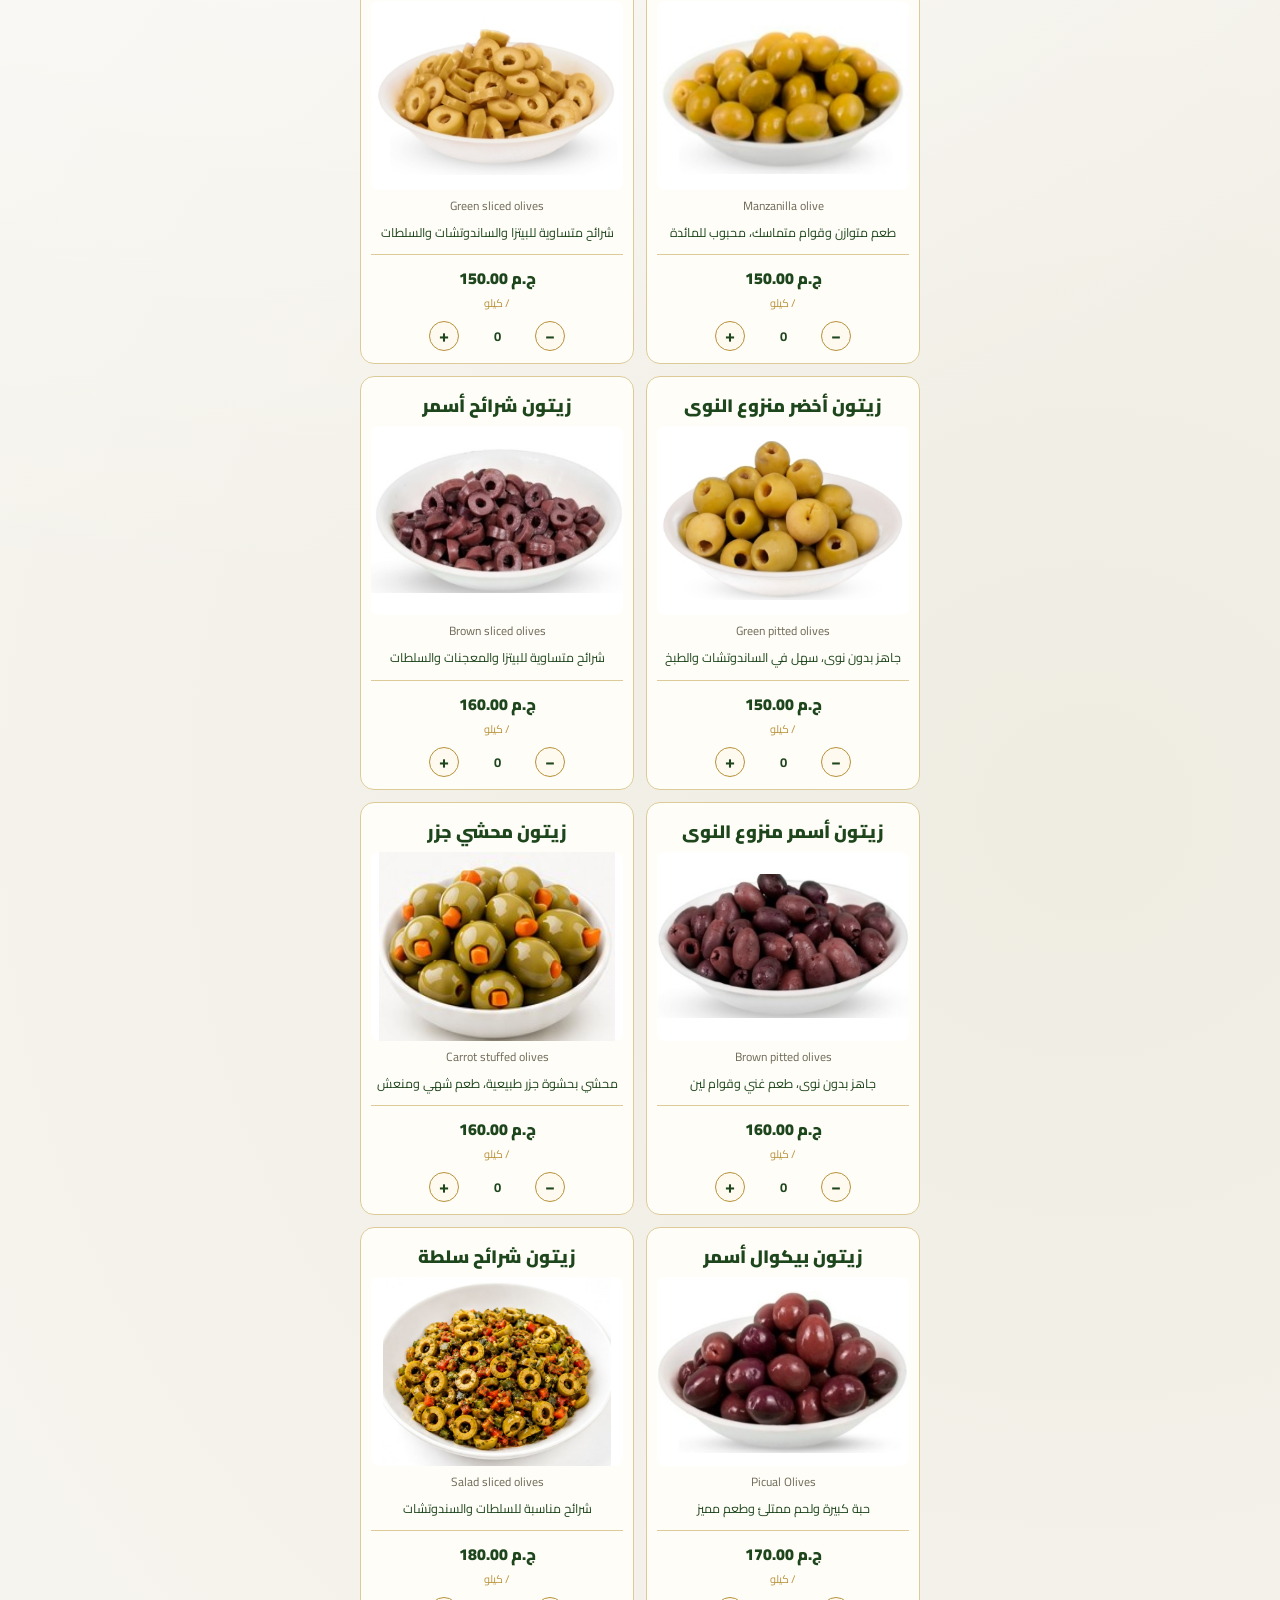
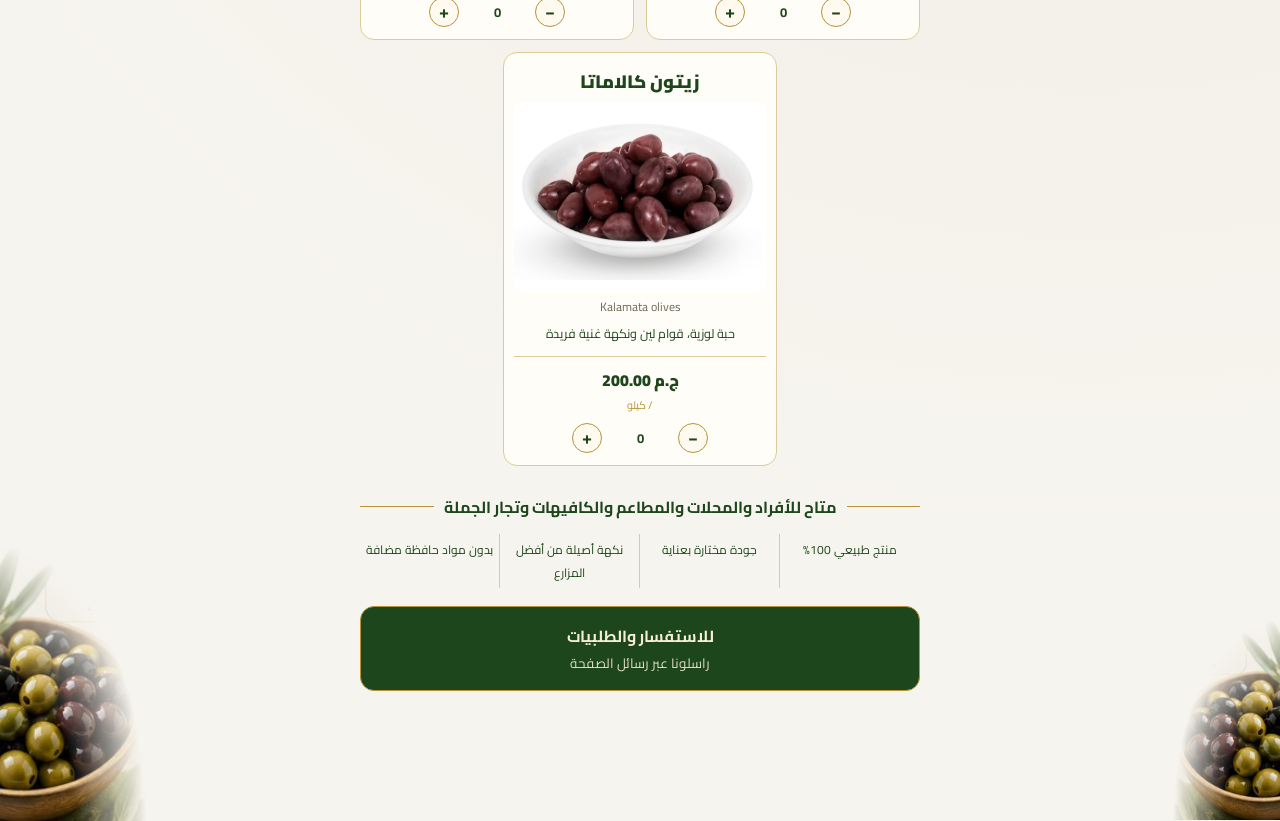
==== commit c4cf84c8: "Add files via upload" ====
--- a/index.html
+++ b/index.html
@@ -34,7 +34,7 @@
 .feats div{padding:4px 6px;border-inline-start:1px solid var(--line)}.feats div:first-child{border:0}
 .oil-box{display:grid;grid-template-columns:1fr 1fr;gap:10px;background:var(--card);border:1px solid var(--line);border-radius:14px;padding:10px}
 .oil{display:flex;align-items:center;gap:8px;text-align:right}.oil+.oil{border-inline-start:1px solid var(--line);padding-inline-start:10px}
-.oil .bt{width:58px;height:auto;flex:none;border-radius:10px;border:1px solid var(--line)}.oil b small{display:block;font-size:11px;font-weight:400;color:var(--gold)}.nb{display:inline-block;border:1px solid var(--gold);color:var(--gold);border-radius:20px;padding:0 12px;font-size:13px;font-weight:700;margin:4px 0 2px;background:#fffaf0}.oil h3{margin:0;font-size:17px;font-weight:900}.oil .en{margin:0;font-size:11px;text-align:right}
+.oil .bt{width:150px;height:auto;flex:none;border-radius:10px;border:1px solid var(--line)}.oil b small{display:block;font-size:11px;font-weight:400;color:var(--gold)}.nb{display:inline-block;border:1px solid var(--gold);color:var(--gold);border-radius:20px;padding:0 12px;font-size:13px;font-weight:700;margin:4px 0 2px;background:#fffaf0}.oil h3{margin:0;font-size:17px;font-weight:900}.oil .en{margin:0;font-size:11px;text-align:right}
 .oil p{margin:3px 0 0;font-size:12px;line-height:1.45}.oil b{display:block;margin-top:4px;font-size:18px;font-weight:900}
 .cta{background:var(--ink);color:#f6efd6;border-radius:14px;padding:14px;font-weight:700;border:1px solid var(--gold)}.cta small{display:block;font-weight:400;opacity:.9}
 
@@ -56,7 +56,7 @@
 @media(max-width:520px){.oil-box{grid-template-columns:1fr}.oil+.oil{border-inline-start:0;border-top:1px solid var(--line);padding:10px 0 0}}
 
 .ob .go{background:#25d366;color:#fff;border:0;font-weight:700;padding:9px 14px;border-radius:10px;font-size:14px}.form .go{background:#25d366;color:#fff;border:0}.form textarea,.form input[type=tel]{width:100%;padding:8px;border:1px solid var(--line);border-radius:8px;font-family:inherit;font-size:14px}.form .sum{font-size:13px;background:#faf7ee;border-radius:8px;padding:8px;margin:8px 0;line-height:1.7}
-.price{justify-content:center!important}</style></head><body>
+.price{justify-content:center!important}.oil-box{grid-template-columns:1fr!important}.oil{gap:14px}</style></head><body>
 <img class="deco tl" src="[data-uri]" alt=""><img class="deco tr" src="[data-uri]" alt=""><img class="deco bl" src="[data-uri]" alt=""><img class="deco br" src="[data-uri]" alt="">
 <div class="wrap">
 <img class="logo" src="[data-uri]" alt="Golden Seed Olives">
@@ -68,155 +68,18 @@
 <div class="feats"><div>منتج طبيعي 100%</div><div>جودة مختارة بعناية</div><div>نكهة أصيلة من أفضل المزارع</div><div>بدون مواد حافظة مضافة</div></div>
 <div class="cta">للاستفسار والطلبيات<small>راسلونا عبر رسائل الصفحة</small></div>
 </div>
-<script>// بيانات المنتجات: عدّل الأسعار والأسماء من هنا فقط
-const SITE = {
- "phone": "201009889628",
- "items": [
-  {
-   "id": 1,
-   "sec": "olive",
-   "ar": "زيتون بيكوال أخضر",
-   "en": "Picual olive",
-   "desc": "لحم متماسك وطعم قوي بمرارة خفيفة",
-   "price": 100.0,
-   "unit": "كيلو",
-   "tag": true,
-   "img": "[data-uri]"
-  },
-  {
-   "id": 2,
-   "sec": "olive",
-   "ar": "زيتون عزيزي",
-   "en": "Azizi olive",
-   "desc": "حبة متوسطة وطعم معتدل مناسب للمائدة",
-   "price": 120.0,
-   "unit": "كيلو",
-   "tag": true,
-   "img": "[data-uri]"
-  },
-  {
-   "id": 3,
-   "sec": "olive",
-   "ar": "زيتون دولسي",
-   "en": "Dolci olives",
-   "desc": "طعم معتدل وقوام متماسك ونكهة هادئة",
-   "price": 120.0,
-   "unit": "كيلو",
-   "tag": true,
-   "img": "[data-uri]"
-  },
-  {
-   "id": 4,
-   "sec": "olive",
-   "ar": "زيتون سيرس كولا",
-   "en": "Serse Cola olives",
-   "desc": "حبة بنفسجية ممتلئة وطعم غني",
-   "price": 120.0,
-   "unit": "كيلو",
-   "tag": true,
-   "img": "[data-uri]